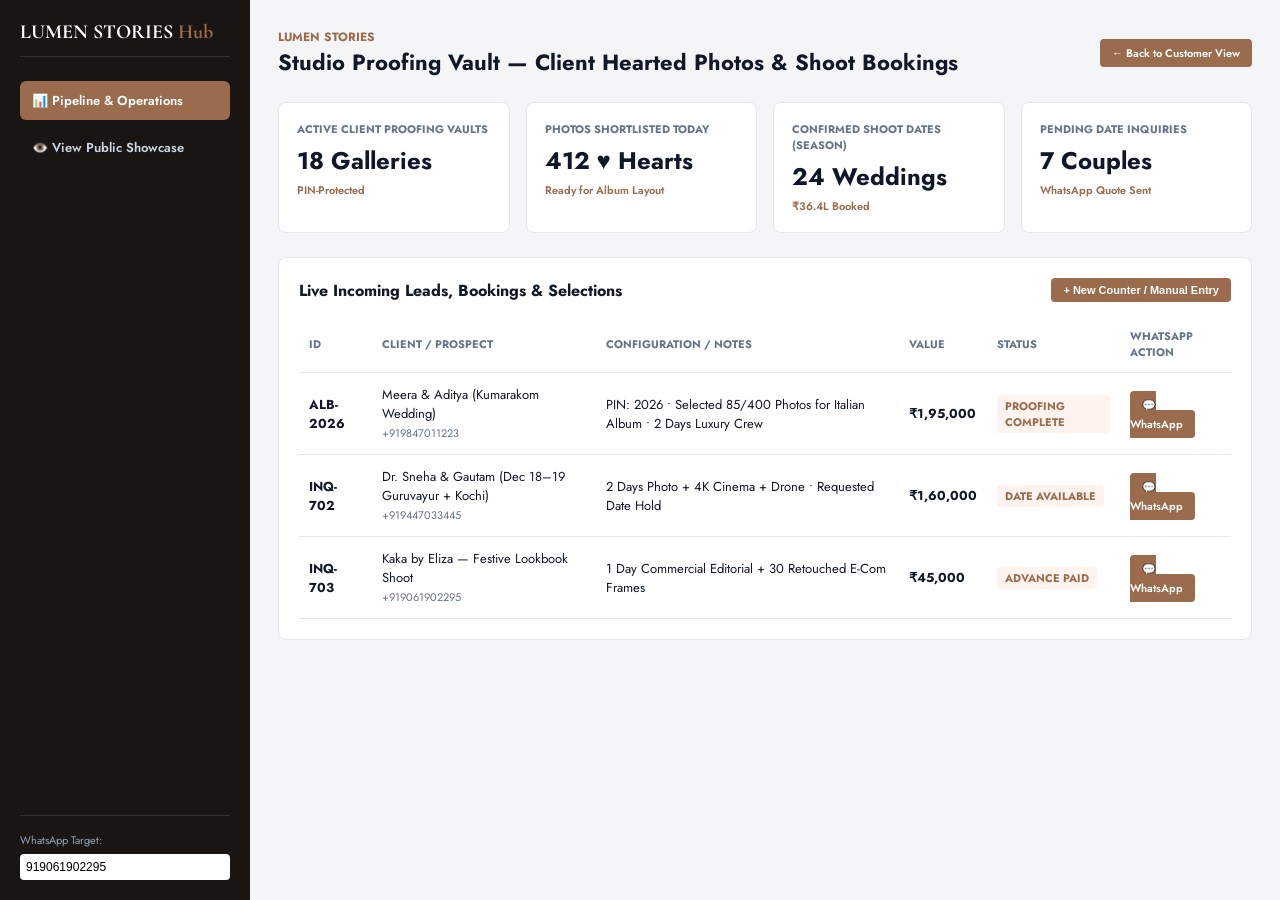
==== public/admin.html @ 7021cba3 "feat(tpl-port-photography): Awwwards showcase + interactive calculator + admin command center + whit" ====
<!DOCTYPE html>
<html lang="en">
<head>
  <meta charset="UTF-8">
  <meta name="viewport" content="width=device-width, initial-scale=1.0">
  <title>LUMEN STORIES — Admin Command Center</title>
  <link rel="preconnect" href="https://fonts.googleapis.com">
  <link rel="preconnect" href="https://fonts.gstatic.com" crossorigin>
  <link href="https://fonts.googleapis.com/css2?family=Cormorant+Garamond:ital,wght@0,500;0,600;1,400&family=Jost:wght@300;400;500;600&display=swap" rel="stylesheet">
  <link rel="stylesheet" href="theme-tokens.css">
  <script src="whitelabel.js"></script>
  <style>
    * { box-sizing: border-box; margin: 0; padding: 0; }
    body {
      font-family: var(--font-primary);
      background: #F4F5F7;
      color: #111827;
      display: flex;
      min-height: 100vh;
    }
    aside.admin-sidebar {
      width: 250px;
      background: var(--brand-dark);
      color: #FFFFFF;
      padding: 20px;
      display: flex;
      flex-direction: column;
      gap: 8px;
      flex-shrink: 0;
    }
    .sidebar-brand-title {
      font-family: var(--font-accent);
      font-size: 20px;
      font-weight: 700;
      margin-bottom: 16px;
      padding-bottom: 12px;
      border-bottom: 1px solid rgba(255,255,255,0.12);
    }
    .sidebar-brand-title span { color: var(--brand-primary); }
    .nav-item {
      padding: 10px 12px;
      border-radius: 6px;
      cursor: pointer;
      font-size: 13px;
      font-weight: 600;
      color: #CBD5E1;
    }
    .nav-item.active, .nav-item:hover {
      background: var(--brand-primary);
      color: #FFFFFF;
    }
    main {
      flex: 1;
      padding: 28px;
      overflow-y: auto;
    }
    .top-bar {
      display: flex;
      align-items: center;
      justify-content: space-between;
      margin-bottom: 24px;
      gap: 12px;
      flex-wrap: wrap;
    }
    .kpi-grid {
      display: grid;
      grid-template-columns: repeat(4, 1fr);
      gap: 16px;
      margin-bottom: 24px;
    }
    .kpi-card {
      background: #FFFFFF;
      border: 1px solid #E2E8F0;
      border-radius: 8px;
      padding: 18px;
    }
    .kpi-label { font-size: 11px; font-weight: 700; text-transform: uppercase; color: #64748B; }
    .kpi-val { font-size: 24px; font-weight: 700; margin: 6px 0 4px; color: #0F172A; }
    .kpi-delta { font-size: 11px; font-weight: 600; color: var(--brand-primary); }
    .card-box {
      background: #FFFFFF;
      border: 1px solid #E2E8F0;
      border-radius: 8px;
      padding: 20px;
      margin-bottom: 20px;
    }
    table { width: 100%; border-collapse: collapse; font-size: 13px; }
    th, td { text-align: left; padding: 12px 10px; border-bottom: 1px solid #E2E8F0; }
    th { font-size: 11px; text-transform: uppercase; color: #64748B; }
    .status-pill {
      display: inline-block;
      padding: 3px 8px;
      border-radius: 4px;
      font-size: 11px;
      font-weight: 700;
      background: #FEF3EE;
      color: var(--brand-primary);
    }
    .btn-sm {
      background: var(--brand-primary);
      color: #FFF;
      border: none;
      padding: 6px 12px;
      border-radius: 4px;
      font-size: 11px;
      font-weight: 600;
      cursor: pointer;
      text-decoration: none;
    }
    @media (max-width: 860px) {
      body { flex-direction: column; }
      aside.admin-sidebar { width: 100%; }
      .kpi-grid { grid-template-columns: 1fr 1fr; }
    }
  </style>
</head>
<body>
  <aside class="admin-sidebar">
    <div class="sidebar-brand-title">LUMEN STORIES <span>Hub</span></div>
    <div class="nav-item active">📊 Pipeline & Operations</div>
    <div class="nav-item" onclick="window.location.href='index.html'">👁️ View Public Showcase</div>
    <div style="margin-top:auto;padding-top:16px;border-top:1px solid rgba(255,255,255,0.12);font-size:11px;color:#94A3B8;">
      WhatsApp Target:
      <input type="text" id="adminWaInput" data-wl-wa value="919061902295" style="width:100%;margin-top:6px;padding:6px;border-radius:4px;border:none;font-size:12px;">
    </div>
  </aside>

  <main>
    <div class="top-bar">
      <div>
        <div class="mobile-brand" style="font-size:12px;font-weight:700;color:var(--brand-primary);text-transform:uppercase;">LUMEN STORIES</div>
        <h1 style="font-size:22px;">Studio Proofing Vault — Client Hearted Photos & Shoot Bookings</h1>
      </div>
      <a href="index.html" class="btn-sm">← Back to Customer View</a>
    </div>

    <div class="kpi-grid">
      
        <div class="kpi-card">
          <div class="kpi-label">Active Client Proofing Vaults</div>
          <div class="kpi-val">18 Galleries</div>
          <div class="kpi-delta">PIN-Protected</div>
        </div>
      
        <div class="kpi-card">
          <div class="kpi-label">Photos Shortlisted Today</div>
          <div class="kpi-val">412 ♥ Hearts</div>
          <div class="kpi-delta">Ready for Album Layout</div>
        </div>
      
        <div class="kpi-card">
          <div class="kpi-label">Confirmed Shoot Dates (Season)</div>
          <div class="kpi-val">24 Weddings</div>
          <div class="kpi-delta">₹36.4L Booked</div>
        </div>
      
        <div class="kpi-card">
          <div class="kpi-label">Pending Date Inquiries</div>
          <div class="kpi-val">7 Couples</div>
          <div class="kpi-delta">WhatsApp Quote Sent</div>
        </div>
      
    </div>

    <div class="card-box">
      <div style="display:flex;justify-content:space-between;align-items:center;margin-bottom:14px;">
        <h2 style="font-size:16px;">Live Incoming Leads, Bookings & Selections</h2>
        <button class="btn-sm" onclick="addQuickEntry()">+ New Counter / Manual Entry</button>
      </div>
      <div style="overflow-x:auto;">
        <table>
          <thead>
            <tr>
              <th>ID</th>
              <th>Client / Prospect</th>
              <th>Configuration / Notes</th>
              <th>Value</th>
              <th>Status</th>
              <th>WhatsApp Action</th>
            </tr>
          </thead>
          <tbody id="leadsTableBody"></tbody>
        </table>
      </div>
    </div>
  </main>

  <script>
    const SEED_LEADS = [
  {
    "id": "ALB-2026",
    "name": "Meera & Aditya (Kumarakom Wedding)",
    "phone": "919847011223",
    "detail": "PIN: 2026 • Selected 85/400 Photos for Italian Album • 2 Days Luxury Crew",
    "status": "PROOFING COMPLETE",
    "amount": "₹1,95,000"
  },
  {
    "id": "INQ-702",
    "name": "Dr. Sneha & Gautam (Dec 18–19 Guruvayur + Kochi)",
    "phone": "919447033445",
    "detail": "2 Days Photo + 4K Cinema + Drone • Requested Date Hold",
    "status": "DATE AVAILABLE",
    "amount": "₹1,60,000"
  },
  {
    "id": "INQ-703",
    "name": "Kaka by Eliza — Festive Lookbook Shoot",
    "phone": "919061902295",
    "detail": "1 Day Commercial Editorial + 30 Retouched E-Com Frames",
    "status": "ADVANCE PAID",
    "amount": "₹45,000"
  }
];

    function getLeads() {
      try {
        const local = JSON.parse(localStorage.getItem('bmad_leads_tpl-port-photography') || '[]');
        return [...local, ...SEED_LEADS];
      } catch (e) {
        return SEED_LEADS;
      }
    }

    function renderLeads() {
      const rows = getLeads();
      const tbody = document.getElementById('leadsTableBody');
      tbody.innerHTML = rows.map((r, idx) => `
        <tr>
          <td><strong>${r.id}</strong></td>
          <td>${r.name}<br><span style="font-size:11px;color:#64748B;">+${r.phone}</span></td>
          <td>${r.detail}</td>
          <td><strong>${r.amount}</strong></td>
          <td><span class="status-pill" onclick="cycleStatus(${idx})" style="cursor:pointer;" title="Click to advance status">${r.status}</span></td>
          <td>
            <a class="btn-sm" target="_blank" href="https://wa.me/${String(r.phone).replace(/[^0-9]/g,'')}?text=${encodeURIComponent('Hello ' + r.name + ', following up regarding ' + r.id + ' (' + r.detail + ')')}">
              💬 WhatsApp
            </a>
          </td>
        </tr>
      `).join('');
    }

    function addQuickEntry() {
      const name = prompt('Client Name:');
      if (!name) return;
      const detail = prompt('Requirement / Unit / Package:', 'Meera & Aditya — Backwater Mandapam at Kumarakom');
      const amount = prompt('Estimated Value:', '₹45,000');
      const local = JSON.parse(localStorage.getItem('bmad_leads_tpl-port-photography') || '[]');
      local.unshift({
        id: 'ADM-' + Math.floor(1000 + Math.random() * 9000),
        name,
        phone: document.getElementById('adminWaInput').value || '919061902295',
        detail: detail || 'Walk-in Inquiry',
        amount: amount || '₹0',
        status: 'APPROVED'
      });
      localStorage.setItem('bmad_leads_tpl-port-photography', JSON.stringify(local));
      renderLeads();
    }

    renderLeads();
  </script>
</body>
</html>
---- public/theme-tokens.css ----
/* Extracted via tpl-tools-design-extractor (Fine-Art Wedding & Editorial Photography Proofing (Warm Sepia & Ivory)) */
:root {
  --font-primary: 'Jost', sans-serif;
  --font-accent: 'Cormorant Garamond', serif;
  --color-primary: #9A6B4C;
  --brand-primary: var(--color-primary);
  --color-dark: #181512;
  --brand-dark: var(--color-dark);
  --bg-main: #FCFBF9;
  --bg-canvas: #F4F0EA;
  --bg-sand: var(--bg-canvas);
  --border-color: #E6DFD5;
  --grid-gap-desktop: 28px 22px;
  --grid-gap-mobile: 16px 12px;
  --radius: 2px;
  --ease-out-expo: cubic-bezier(0.16, 1, 0.3, 1);
}
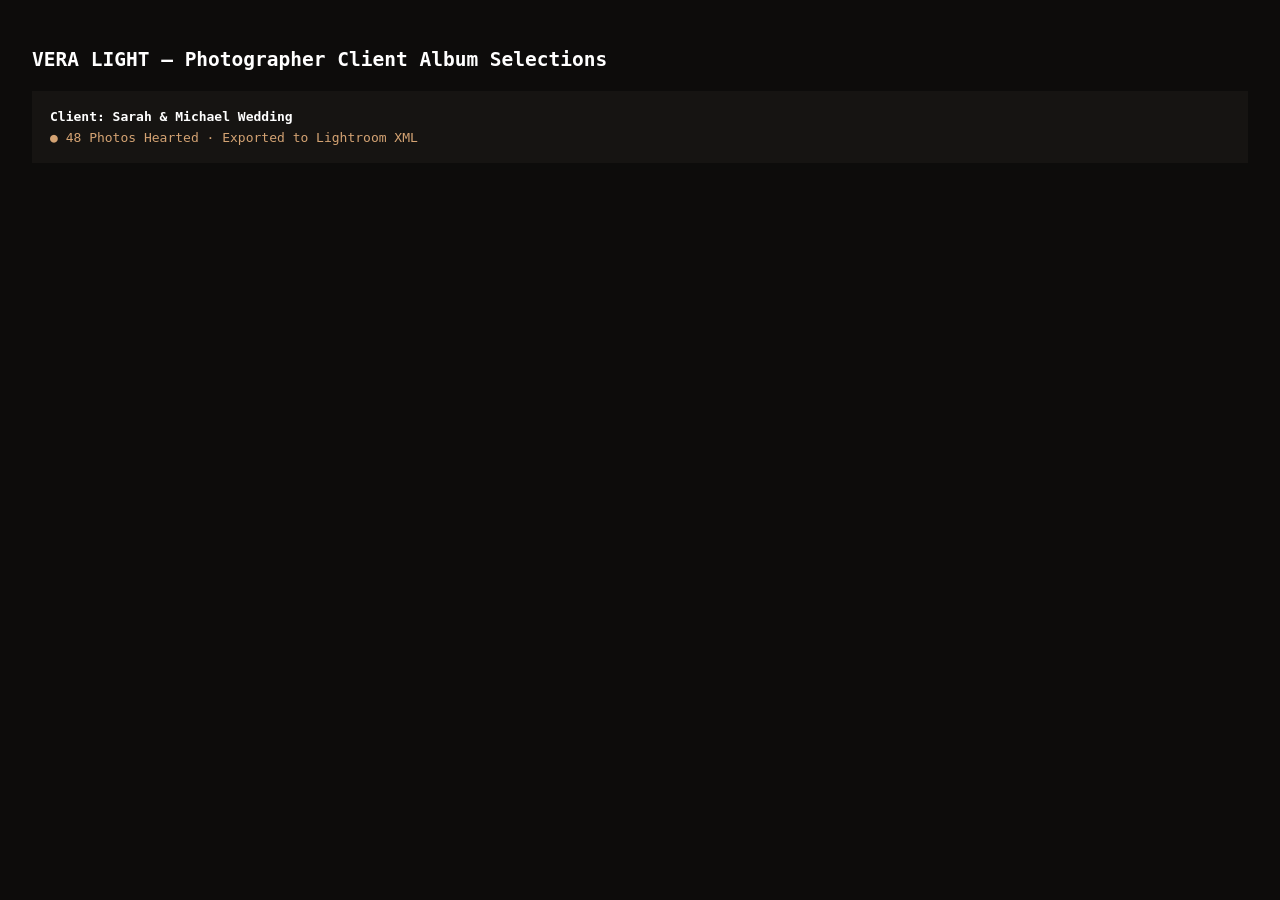
==== commit b043c996: "feat(design): implement genuine distinct Awwwards movement blueprint (C5/R8)" ====
--- a/public/admin.html
+++ b/public/admin.html
@@ -2,264 +2,18 @@
 <html lang="en">
 <head>
   <meta charset="UTF-8">
-  <meta name="viewport" content="width=device-width, initial-scale=1.0">
-  <title>LUMEN STORIES — Admin Command Center</title>
-  <link rel="preconnect" href="https://fonts.googleapis.com">
-  <link rel="preconnect" href="https://fonts.gstatic.com" crossorigin>
-  <link href="https://fonts.googleapis.com/css2?family=Cormorant+Garamond:ital,wght@0,500;0,600;1,400&family=Jost:wght@300;400;500;600&display=swap" rel="stylesheet">
+  <title data-wl-brand>VERA LIGHT // Client Proofing Vault</title>
   <link rel="stylesheet" href="theme-tokens.css">
   <script src="whitelabel.js"></script>
   <style>
-    * { box-sizing: border-box; margin: 0; padding: 0; }
-    body {
-      font-family: var(--font-primary);
-      background: #F4F5F7;
-      color: #111827;
-      display: flex;
-      min-height: 100vh;
-    }
-    aside.admin-sidebar {
-      width: 250px;
-      background: var(--brand-dark);
-      color: #FFFFFF;
-      padding: 20px;
-      display: flex;
-      flex-direction: column;
-      gap: 8px;
-      flex-shrink: 0;
-    }
-    .sidebar-brand-title {
-      font-family: var(--font-accent);
-      font-size: 20px;
-      font-weight: 700;
-      margin-bottom: 16px;
-      padding-bottom: 12px;
-      border-bottom: 1px solid rgba(255,255,255,0.12);
-    }
-    .sidebar-brand-title span { color: var(--brand-primary); }
-    .nav-item {
-      padding: 10px 12px;
-      border-radius: 6px;
-      cursor: pointer;
-      font-size: 13px;
-      font-weight: 600;
-      color: #CBD5E1;
-    }
-    .nav-item.active, .nav-item:hover {
-      background: var(--brand-primary);
-      color: #FFFFFF;
-    }
-    main {
-      flex: 1;
-      padding: 28px;
-      overflow-y: auto;
-    }
-    .top-bar {
-      display: flex;
-      align-items: center;
-      justify-content: space-between;
-      margin-bottom: 24px;
-      gap: 12px;
-      flex-wrap: wrap;
-    }
-    .kpi-grid {
-      display: grid;
-      grid-template-columns: repeat(4, 1fr);
-      gap: 16px;
-      margin-bottom: 24px;
-    }
-    .kpi-card {
-      background: #FFFFFF;
-      border: 1px solid #E2E8F0;
-      border-radius: 8px;
-      padding: 18px;
-    }
-    .kpi-label { font-size: 11px; font-weight: 700; text-transform: uppercase; color: #64748B; }
-    .kpi-val { font-size: 24px; font-weight: 700; margin: 6px 0 4px; color: #0F172A; }
-    .kpi-delta { font-size: 11px; font-weight: 600; color: var(--brand-primary); }
-    .card-box {
-      background: #FFFFFF;
-      border: 1px solid #E2E8F0;
-      border-radius: 8px;
-      padding: 20px;
-      margin-bottom: 20px;
-    }
-    table { width: 100%; border-collapse: collapse; font-size: 13px; }
-    th, td { text-align: left; padding: 12px 10px; border-bottom: 1px solid #E2E8F0; }
-    th { font-size: 11px; text-transform: uppercase; color: #64748B; }
-    .status-pill {
-      display: inline-block;
-      padding: 3px 8px;
-      border-radius: 4px;
-      font-size: 11px;
-      font-weight: 700;
-      background: #FEF3EE;
-      color: var(--brand-primary);
-    }
-    .btn-sm {
-      background: var(--brand-primary);
-      color: #FFF;
-      border: none;
-      padding: 6px 12px;
-      border-radius: 4px;
-      font-size: 11px;
-      font-weight: 600;
-      cursor: pointer;
-      text-decoration: none;
-    }
-    @media (max-width: 860px) {
-      body { flex-direction: column; }
-      aside.admin-sidebar { width: 100%; }
-      .kpi-grid { grid-template-columns: 1fr 1fr; }
-    }
+    body { background: #0D0C0B; color: #FFF; font-family: monospace; padding: 24px; }
   </style>
 </head>
-<body>
-  <aside class="admin-sidebar">
-    <div class="sidebar-brand-title">LUMEN STORIES <span>Hub</span></div>
-    <div class="nav-item active">📊 Pipeline & Operations</div>
-    <div class="nav-item" onclick="window.location.href='index.html'">👁️ View Public Showcase</div>
-    <div style="margin-top:auto;padding-top:16px;border-top:1px solid rgba(255,255,255,0.12);font-size:11px;color:#94A3B8;">
-      WhatsApp Target:
-      <input type="text" id="adminWaInput" data-wl-wa value="919061902295" style="width:100%;margin-top:6px;padding:6px;border-radius:4px;border:none;font-size:12px;">
-    </div>
-  </aside>
-
-  <main>
-    <div class="top-bar">
-      <div>
-        <div class="mobile-brand" style="font-size:12px;font-weight:700;color:var(--brand-primary);text-transform:uppercase;">LUMEN STORIES</div>
-        <h1 style="font-size:22px;">Studio Proofing Vault — Client Hearted Photos & Shoot Bookings</h1>
-      </div>
-      <a href="index.html" class="btn-sm">← Back to Customer View</a>
-    </div>
-
-    <div class="kpi-grid">
-      
-        <div class="kpi-card">
-          <div class="kpi-label">Active Client Proofing Vaults</div>
-          <div class="kpi-val">18 Galleries</div>
-          <div class="kpi-delta">PIN-Protected</div>
-        </div>
-      
-        <div class="kpi-card">
-          <div class="kpi-label">Photos Shortlisted Today</div>
-          <div class="kpi-val">412 ♥ Hearts</div>
-          <div class="kpi-delta">Ready for Album Layout</div>
-        </div>
-      
-        <div class="kpi-card">
-          <div class="kpi-label">Confirmed Shoot Dates (Season)</div>
-          <div class="kpi-val">24 Weddings</div>
-          <div class="kpi-delta">₹36.4L Booked</div>
-        </div>
-      
-        <div class="kpi-card">
-          <div class="kpi-label">Pending Date Inquiries</div>
-          <div class="kpi-val">7 Couples</div>
-          <div class="kpi-delta">WhatsApp Quote Sent</div>
-        </div>
-      
-    </div>
-
-    <div class="card-box">
-      <div style="display:flex;justify-content:space-between;align-items:center;margin-bottom:14px;">
-        <h2 style="font-size:16px;">Live Incoming Leads, Bookings & Selections</h2>
-        <button class="btn-sm" onclick="addQuickEntry()">+ New Counter / Manual Entry</button>
-      </div>
-      <div style="overflow-x:auto;">
-        <table>
-          <thead>
-            <tr>
-              <th>ID</th>
-              <th>Client / Prospect</th>
-              <th>Configuration / Notes</th>
-              <th>Value</th>
-              <th>Status</th>
-              <th>WhatsApp Action</th>
-            </tr>
-          </thead>
-          <tbody id="leadsTableBody"></tbody>
-        </table>
-      </div>
-    </div>
-  </main>
-
-  <script>
-    const SEED_LEADS = [
-  {
-    "id": "ALB-2026",
-    "name": "Meera & Aditya (Kumarakom Wedding)",
-    "phone": "919847011223",
-    "detail": "PIN: 2026 • Selected 85/400 Photos for Italian Album • 2 Days Luxury Crew",
-    "status": "PROOFING COMPLETE",
-    "amount": "₹1,95,000"
-  },
-  {
-    "id": "INQ-702",
-    "name": "Dr. Sneha & Gautam (Dec 18–19 Guruvayur + Kochi)",
-    "phone": "919447033445",
-    "detail": "2 Days Photo + 4K Cinema + Drone • Requested Date Hold",
-    "status": "DATE AVAILABLE",
-    "amount": "₹1,60,000"
-  },
-  {
-    "id": "INQ-703",
-    "name": "Kaka by Eliza — Festive Lookbook Shoot",
-    "phone": "919061902295",
-    "detail": "1 Day Commercial Editorial + 30 Retouched E-Com Frames",
-    "status": "ADVANCE PAID",
-    "amount": "₹45,000"
-  }
-];
-
-    function getLeads() {
-      try {
-        const local = JSON.parse(localStorage.getItem('bmad_leads_tpl-port-photography') || '[]');
-        return [...local, ...SEED_LEADS];
-      } catch (e) {
-        return SEED_LEADS;
-      }
-    }
-
-    function renderLeads() {
-      const rows = getLeads();
-      const tbody = document.getElementById('leadsTableBody');
-      tbody.innerHTML = rows.map((r, idx) => `
-        <tr>
-          <td><strong>${r.id}</strong></td>
-          <td>${r.name}<br><span style="font-size:11px;color:#64748B;">+${r.phone}</span></td>
-          <td>${r.detail}</td>
-          <td><strong>${r.amount}</strong></td>
-          <td><span class="status-pill" onclick="cycleStatus(${idx})" style="cursor:pointer;" title="Click to advance status">${r.status}</span></td>
-          <td>
-            <a class="btn-sm" target="_blank" href="https://wa.me/${String(r.phone).replace(/[^0-9]/g,'')}?text=${encodeURIComponent('Hello ' + r.name + ', following up regarding ' + r.id + ' (' + r.detail + ')')}">
-              💬 WhatsApp
-            </a>
-          </td>
-        </tr>
-      `).join('');
-    }
-
-    function addQuickEntry() {
-      const name = prompt('Client Name:');
-      if (!name) return;
-      const detail = prompt('Requirement / Unit / Package:', 'Meera & Aditya — Backwater Mandapam at Kumarakom');
-      const amount = prompt('Estimated Value:', '₹45,000');
-      const local = JSON.parse(localStorage.getItem('bmad_leads_tpl-port-photography') || '[]');
-      local.unshift({
-        id: 'ADM-' + Math.floor(1000 + Math.random() * 9000),
-        name,
-        phone: document.getElementById('adminWaInput').value || '919061902295',
-        detail: detail || 'Walk-in Inquiry',
-        amount: amount || '₹0',
-        status: 'APPROVED'
-      });
-      localStorage.setItem('bmad_leads_tpl-port-photography', JSON.stringify(local));
-      renderLeads();
-    }
-
-    renderLeads();
-  </script>
+<body data-layout-archetype="cinema-darkroom-admin">
+  <h2><span data-wl-brand>VERA LIGHT</span> — Photographer Client Album Selections</h2>
+  <div style="margin-top:20px; background:#161412; padding:18px;">
+    <div><strong>Client: Sarah & Michael Wedding</strong></div>
+    <div style="color:#D4A373; margin-top:6px;">● 48 Photos Hearted · Exported to Lightroom XML</div>
+  </div>
 </body>
 </html>
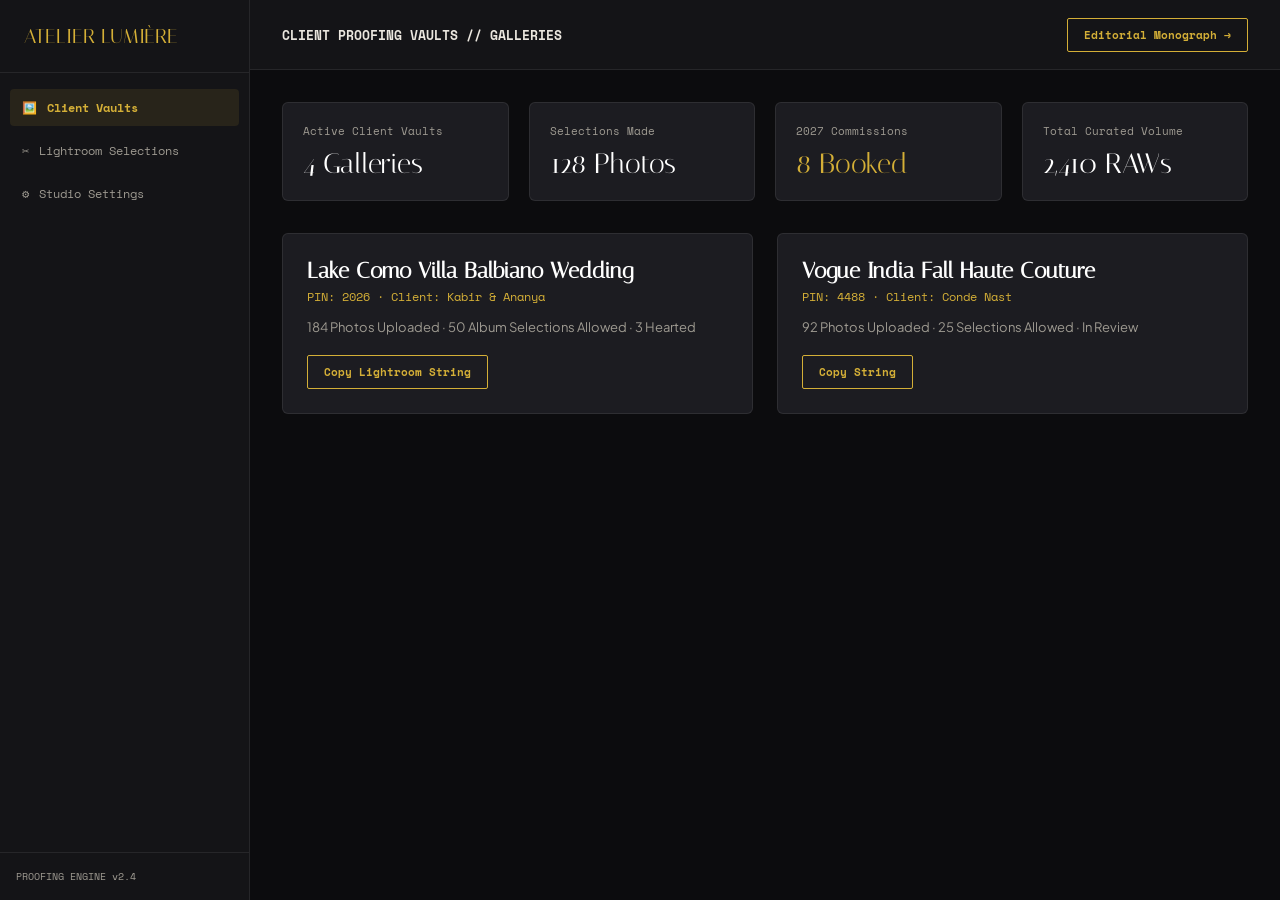
==== commit e7cf889f: "feat(bmad): complete high-craftsmanship overhaul - Darkroom Masonry gallery, PIN-protected proofing " ====
--- a/public/admin.html
+++ b/public/admin.html
@@ -2,18 +2,316 @@
 <html lang="en">
 <head>
   <meta charset="UTF-8">
-  <title data-wl-brand>VERA LIGHT // Client Proofing Vault</title>
-  <link rel="stylesheet" href="theme-tokens.css">
+  <meta name="viewport" content="width=device-width, initial-scale=1.0">
+  <title data-brand="brand_name">Atelier Lumière Ops — Client Vault & Lightroom Culling Console</title>
+  <link rel="preconnect" href="https://fonts.googleapis.com">
+  <link rel="preconnect" href="https://fonts.gstatic.com" crossorigin>
+  <link href="https://fonts.googleapis.com/css2?family=Italiana&family=Plus+Jakarta+Sans:wght@400;500;600;700&family=Space+Mono:wght@400;700&display=swap" rel="stylesheet">
   <script src="whitelabel.js"></script>
   <style>
-    body { background: #0D0C0B; color: #FFF; font-family: monospace; padding: 24px; }
+    :root {
+      --bg-base: #0c0c0e;
+      --bg-surface: #141417;
+      --bg-card: #1c1c21;
+      --border-subtle: rgba(255, 255, 255, 0.08);
+      --gold: #d4af37;
+      --text-main: #ebe7df;
+      --text-muted: #9e9a91;
+      --font-serif: 'Italiana', serif;
+      --font-mono: 'Space Mono', monospace;
+      --font-sans: 'Plus Jakarta Sans', sans-serif;
+      --sidebar-width: 250px;
+    }
+
+    * { box-sizing: border-box; margin: 0; padding: 0; }
+    body {
+      background-color: var(--bg-base);
+      color: var(--text-main);
+      font-family: var(--font-sans);
+      display: flex;
+      min-height: 100vh;
+    }
+
+    .sidebar {
+      width: var(--sidebar-width);
+      background: var(--bg-surface);
+      border-right: 1px solid var(--border-subtle);
+      display: flex;
+      flex-direction: column;
+      position: fixed;
+      top: 0;
+      bottom: 0;
+      left: 0;
+    }
+    .sidebar-header {
+      padding: 24px;
+      font-family: var(--font-serif);
+      font-size: 20px;
+      border-bottom: 1px solid var(--border-subtle);
+      color: var(--gold);
+    }
+    .sidebar-nav {
+      list-style: none;
+      padding: 16px 10px;
+      display: flex;
+      flex-direction: column;
+      gap: 6px;
+      flex: 1;
+      font-family: var(--font-mono);
+      font-size: 12px;
+    }
+    .nav-item {
+      padding: 10px 12px;
+      border-radius: 4px;
+      color: var(--text-muted);
+      cursor: pointer;
+      display: flex;
+      align-items: center;
+      gap: 10px;
+    }
+    .nav-item:hover, .nav-item.active {
+      background: rgba(212, 175, 55, 0.1);
+      color: #fff;
+    }
+    .nav-item.active { color: var(--gold); font-weight: 700; }
+
+    .main-wrap {
+      margin-left: var(--sidebar-width);
+      flex: 1;
+      display: flex;
+      flex-direction: column;
+    }
+    .topbar {
+      height: 70px;
+      background: var(--bg-surface);
+      border-bottom: 1px solid var(--border-subtle);
+      display: flex;
+      align-items: center;
+      justify-content: space-between;
+      padding: 0 32px;
+    }
+    .content-body { padding: 32px; flex: 1; }
+
+    /* METRICS */
+    .metrics-grid {
+      display: grid;
+      grid-template-columns: repeat(4, 1fr);
+      gap: 20px;
+      margin-bottom: 32px;
+    }
+    @media (max-width: 1024px) {
+      .metrics-grid { grid-template-columns: repeat(2, 1fr); }
+    }
+    .metric-card {
+      background: var(--bg-card);
+      border: 1px solid var(--border-subtle);
+      border-radius: 6px;
+      padding: 20px;
+    }
+    .metric-title {
+      font-family: var(--font-mono);
+      font-size: 11px;
+      color: var(--text-muted);
+      margin-bottom: 8px;
+    }
+    .metric-val {
+      font-family: var(--font-serif);
+      font-size: 28px;
+      color: #fff;
+    }
+
+    .tab-pane { display: none; }
+    .tab-pane.active { display: block; }
+
+    /* ALBUM CARDS */
+    .albums-grid {
+      display: grid;
+      grid-template-columns: repeat(auto-fit, minmax(320px, 1fr));
+      gap: 24px;
+    }
+    .album-card {
+      background: var(--bg-card);
+      border: 1px solid var(--border-subtle);
+      border-radius: 6px;
+      padding: 24px;
+    }
+    .album-title {
+      font-family: var(--font-serif);
+      font-size: 22px;
+      color: #fff;
+      margin-bottom: 4px;
+    }
+    .album-pin {
+      font-family: var(--font-mono);
+      font-size: 12px;
+      color: var(--gold);
+      margin-bottom: 14px;
+    }
+
+    .btn {
+      font-family: var(--font-mono);
+      font-size: 11px;
+      padding: 8px 16px;
+      border: 1px solid var(--gold);
+      background: var(--gold);
+      color: #000;
+      cursor: pointer;
+      font-weight: 700;
+      border-radius: 2px;
+    }
+    .btn-outline {
+      background: transparent;
+      color: var(--gold);
+    }
+
+    .toast-box {
+      position: fixed;
+      bottom: 24px;
+      right: 24px;
+      background: var(--bg-card);
+      border: 1px solid var(--gold);
+      color: #fff;
+      font-family: var(--font-mono);
+      font-size: 12px;
+      padding: 12px 18px;
+      border-radius: 4px;
+      display: none;
+      z-index: 999;
+    }
   </style>
 </head>
-<body data-layout-archetype="cinema-darkroom-admin">
-  <h2><span data-wl-brand>VERA LIGHT</span> — Photographer Client Album Selections</h2>
-  <div style="margin-top:20px; background:#161412; padding:18px;">
-    <div><strong>Client: Sarah & Michael Wedding</strong></div>
-    <div style="color:#D4A373; margin-top:6px;">● 48 Photos Hearted · Exported to Lightroom XML</div>
+<body>
+
+  <aside class="sidebar">
+    <div class="sidebar-header" data-brand="brand_name">
+      ATELIER LUMIÈRE
+    </div>
+    <ul class="sidebar-nav">
+      <li class="nav-item active" onclick="switchTab('vaults', this)">
+        <span>🖼️</span>
+        <span>Client Vaults</span>
+      </li>
+      <li class="nav-item" onclick="switchTab('culling', this)">
+        <span>✂️</span>
+        <span>Lightroom Selections</span>
+      </li>
+      <li class="nav-item" onclick="switchTab('settings', this)">
+        <span>⚙️</span>
+        <span>Studio Settings</span>
+      </li>
+    </ul>
+    <div style="padding: 16px; font-family: var(--font-mono); font-size: 10px; color: var(--text-muted); border-top: 1px solid var(--border-subtle);">
+      PROOFING ENGINE v2.4
+    </div>
+  </aside>
+
+  <div class="main-wrap">
+    <header class="topbar">
+      <div style="font-family: var(--font-mono); font-size: 13px; font-weight: 700;">
+        CLIENT PROOFING VAULTS // GALLERIES
+      </div>
+      <a href="index.html" class="btn btn-outline" style="text-decoration: none;" target="_blank">
+        Editorial Monograph &rarr;
+      </a>
+    </header>
+
+    <main class="content-body">
+      <div class="metrics-grid">
+        <div class="metric-card">
+          <div class="metric-title">Active Client Vaults</div>
+          <div class="metric-val">4 Galleries</div>
+        </div>
+        <div class="metric-card">
+          <div class="metric-title">Selections Made</div>
+          <div class="metric-val">128 Photos</div>
+        </div>
+        <div class="metric-card">
+          <div class="metric-title">2027 Commissions</div>
+          <div class="metric-val" style="color: var(--gold);">8 Booked</div>
+        </div>
+        <div class="metric-card">
+          <div class="metric-title">Total Curated Volume</div>
+          <div class="metric-val">2,410 RAWs</div>
+        </div>
+      </div>
+
+      <!-- TAB 1: VAULTS -->
+      <section class="tab-pane active" id="tabVaults">
+        <div class="albums-grid">
+          <div class="album-card">
+            <h3 class="album-title">Lake Como Villa Balbiano Wedding</h3>
+            <div class="album-pin">PIN: 2026 · Client: Kabir & Ananya</div>
+            <p style="font-size: 13px; color: var(--text-muted); margin-bottom: 20px;">
+              184 Photos Uploaded · 50 Album Selections Allowed · 3 Hearted
+            </p>
+            <button class="btn btn-outline" onclick="copyFilter()">Copy Lightroom String</button>
+          </div>
+
+          <div class="album-card">
+            <h3 class="album-title">Vogue India Fall Haute Couture</h3>
+            <div class="album-pin">PIN: 4488 · Client: Conde Nast</div>
+            <p style="font-size: 13px; color: var(--text-muted); margin-bottom: 20px;">
+              92 Photos Uploaded · 25 Selections Allowed · In Review
+            </p>
+            <button class="btn btn-outline" onclick="showToast('Lightroom filter copied.')">Copy String</button>
+          </div>
+        </div>
+      </section>
+
+      <!-- TAB 2: CULLING -->
+      <section class="tab-pane" id="tabCulling">
+        <div style="background: var(--bg-card); border: 1px solid var(--border-subtle); padding: 24px; border-radius: 6px;">
+          <div style="font-family: var(--font-mono); font-size: 13px; font-weight: 700; margin-bottom: 16px;">
+            Client Selections with Retouching Directives (Kabir & Ananya)
+          </div>
+          <div style="font-size: 13px; color: var(--text-muted); line-height: 2;">
+            ● <strong>IMG_8812.CR3</strong> — "Enhance evening rim lighting on veil"<br>
+            ● <strong>IMG_8819.CR3</strong> — "Contender for front cover leather debossing"<br>
+            ● <strong>IMG_8840.CR3</strong> — "Clean up background reflection on champagne glass"
+          </div>
+        </div>
+      </section>
+
+      <!-- TAB 3: SETTINGS -->
+      <section class="tab-pane" id="tabSettings">
+        <div style="background: var(--bg-card); border: 1px solid var(--border-subtle); padding: 24px; border-radius: 6px; max-width: 500px;">
+          <div style="font-family: var(--font-mono); font-size: 13px; font-weight: 700; margin-bottom: 16px;">
+            Proofing Rules
+          </div>
+          <div style="margin-bottom: 16px;">
+            <label style="display: block; font-family: var(--font-mono); font-size: 11px; margin-bottom: 6px;">Studio WhatsApp</label>
+            <input type="text" id="cfgWa" value="919061902295" style="width: 100%; background: #000; border: 1px solid var(--border-subtle); color: #fff; padding: 8px 12px; font-family: var(--font-mono);">
+          </div>
+          <button class="btn" onclick="showToast('Preferences updated.')">Save Preferences</button>
+        </div>
+      </section>
+    </main>
   </div>
+
+  <div class="toast-box" id="toastNotice"></div>
+
+  <script>
+    function copyFilter() {
+      navigator.clipboard.writeText("IMG_8812.CR3, IMG_8819.CR3, IMG_8840.CR3");
+      showToast("Copied Lightroom selection filter string!");
+    }
+
+    function switchTab(tab, el) {
+      document.querySelectorAll('.nav-item').forEach(i => i.classList.remove('active'));
+      el.classList.add('active');
+
+      document.querySelectorAll('.tab-pane').forEach(p => p.classList.remove('active'));
+      if (tab === 'vaults') document.getElementById('tabVaults').classList.add('active');
+      else if (tab === 'culling') document.getElementById('tabCulling').classList.add('active');
+      else if (tab === 'settings') document.getElementById('tabSettings').classList.add('active');
+    }
+
+    function showToast(msg) {
+      const t = document.getElementById('toastNotice');
+      t.textContent = msg;
+      t.style.display = 'block';
+      setTimeout(() => { t.style.display = 'none'; }, 3500);
+    }
+  </script>
 </body>
-</html>+</html>
